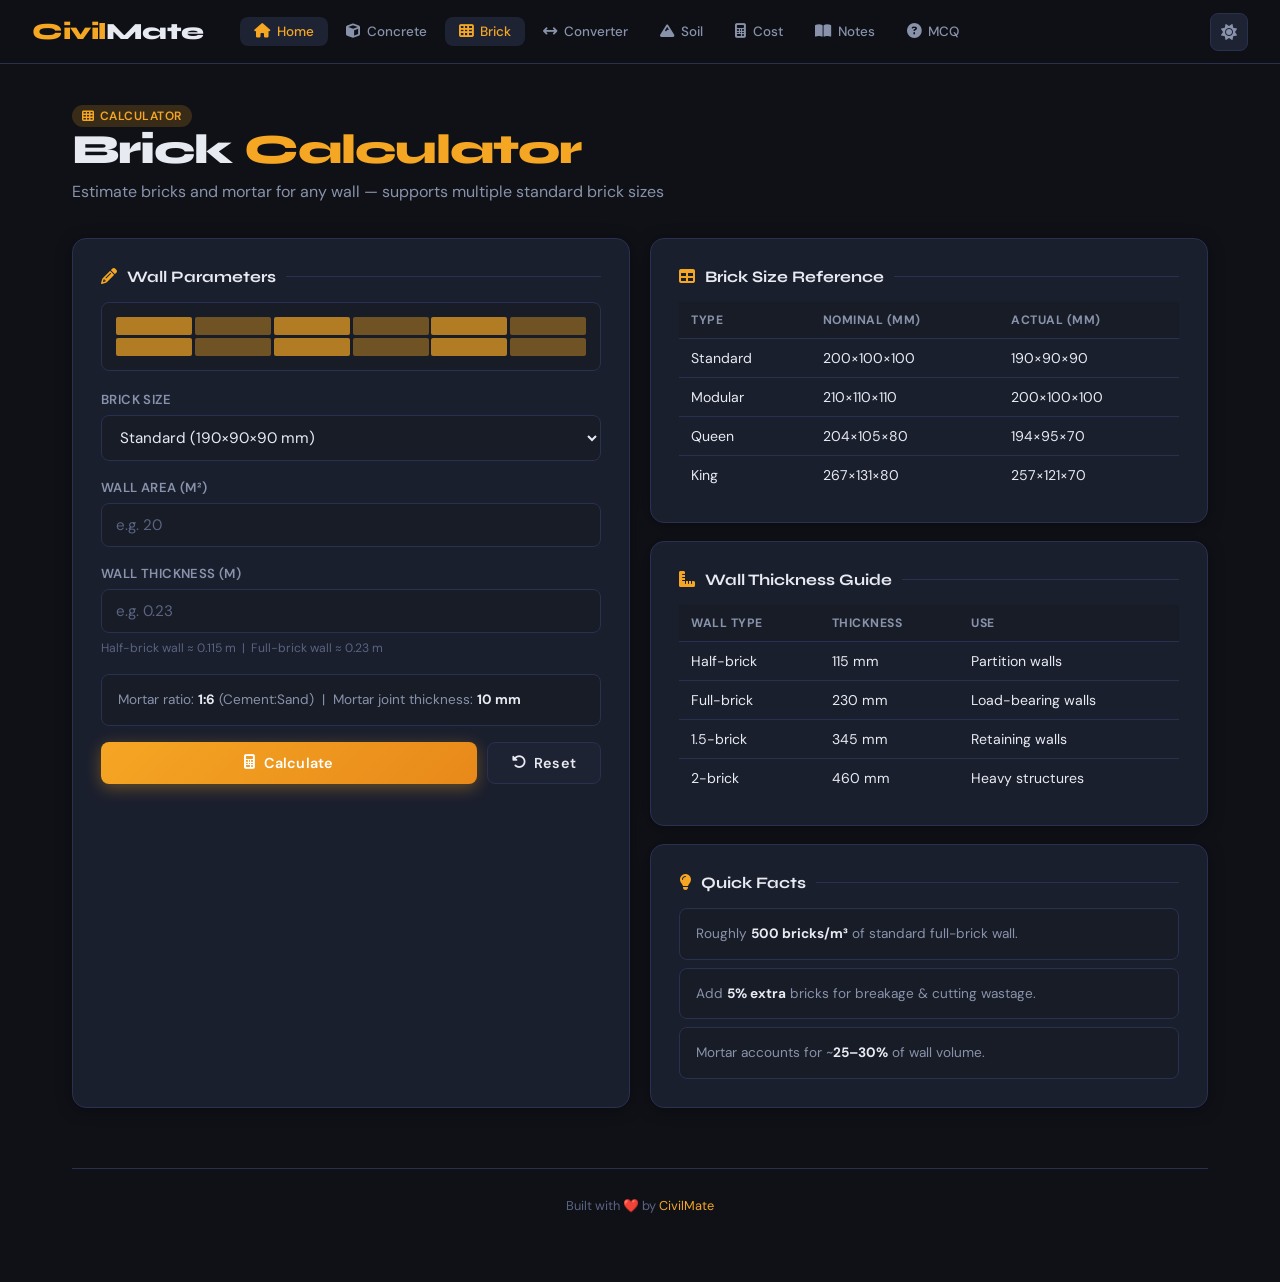
==== brick/index.html @ c1d3fcbe "Create index.html" ====
<!DOCTYPE html>
<html lang="en">
<head>
  <meta charset="UTF-8" />
  <meta name="viewport" content="width=device-width, initial-scale=1.0" />
  <title>Brick Calculator — CivilMate</title>
  <link rel="stylesheet" href="../style.css" />
  <link rel="stylesheet" href="https://cdnjs.cloudflare.com/ajax/libs/font-awesome/6.5.0/css/all.min.css" />

  <!-- ===== Favicon of Browser Tab  ===== -->
    <link rel="icon" type="image/png" href="/images/favicon.png">

<!-- ===== Preview for link sharing ===== -->
    <meta property="og:title" content="CivilMate | Your Smart
Engineering Partner">
    <meta property="og:description" content="Calculators, converters, MCQ practice, formula notes, cost estimation & project planning — all in one offline-ready.">
    <meta property="og:image" content="https://arnob.bro.bd/civilmate/images/preview.jpg">
    <meta property="og:url" content="https://arnob.bro.bd/civilmate/">
    <meta property="og:type" content="website"> 
  
  <style>
    .brick-visual {
      display: grid; grid-template-columns: repeat(6,1fr); gap: 3px;
      margin-bottom: 20px; padding: 14px;
      background: var(--bg2); border-radius: var(--radius-sm);
      border: 1px solid var(--card-border);
    }
    .brick-cell {
      height: 18px; border-radius: 2px;
      background: var(--accent);
      opacity: 0.7;
      animation: brickPop 0.4s ease both;
    }
    .brick-cell:nth-child(even) { opacity: 0.4; }
    @keyframes brickPop { from { transform:scale(0); opacity:0; } to { transform:scale(1); } }
    table { width: 100%; border-collapse: collapse; }
    th, td { text-align: left; padding: 10px 12px; border-bottom: 1px solid var(--card-border); font-size: 0.88rem; }
    th { font-size: 0.76rem; font-weight: 700; text-transform: uppercase; letter-spacing: 0.5px; color: var(--text-muted); background: var(--bg2); }
    tr:last-child td { border-bottom: none; }
    tr:hover td { background: var(--bg2); }
    .info-box { background: var(--bg2); border: 1px solid var(--card-border); border-radius: var(--radius-sm); padding: 14px 16px; font-size: 0.85rem; color: var(--text-muted); line-height: 1.6; margin-bottom: 16px; }
    .info-box strong { color: var(--text); }
  </style>
</head>
<body>

<div id="page-loader">
  <div class="loader-logo">Civil<span>Mate</span></div>
  <div class="loader-bar"><div class="loader-bar-fill"></div></div>
</div>

<nav class="navbar">
  <a href="../index.html" class="nav-brand">Civil<span>Mate</span></a>
  <div class="nav-links">
    <a href="../index.html"><i class="fas fa-house"></i> Home</a>
    <a href="concrete.html"><i class="fas fa-cube"></i> Concrete</a>
    <a href="brick.html" class="active"><i class="fas fa-th"></i> Brick</a>
    <a href="converter.html"><i class="fas fa-arrows-left-right"></i> Converter</a>
    <a href="soil.html"><i class="fas fa-mountain"></i> Soil</a>
    <a href="cost.html"><i class="fas fa-calculator"></i> Cost</a>
    <a href="notes.html"><i class="fas fa-book-open"></i> Notes</a>
    <a href="mcq.html"><i class="fas fa-circle-question"></i> MCQ</a>
  </div>
  <div class="nav-actions">
    <button class="btn-icon" id="theme-toggle" title="Toggle Theme"><i class="fas fa-sun"></i></button>
    <button class="btn-icon nav-hamburger" id="hamburger"><i class="fas fa-bars"></i></button>
  </div>
</nav>
<div class="mobile-menu" id="mobile-menu">
  <a href="../index.html"><i class="fas fa-house"></i> Home</a>
  <a href="concrete.html"><i class="fas fa-cube"></i> Concrete</a>
  <a href="brick.html" class="active"><i class="fas fa-th"></i> Brick</a>
  <a href="converter.html"><i class="fas fa-arrows-left-right"></i> Converter</a>
  <a href="soil.html"><i class="fas fa-mountain"></i> Soil</a>
  <a href="cost.html"><i class="fas fa-calculator"></i> Cost</a>
  <a href="notes.html"><i class="fas fa-book-open"></i> Notes</a>
  <a href="mcq.html"><i class="fas fa-circle-question"></i> MCQ</a>
  <a href="#" id="theme-toggle-mob"><i class="fas fa-sun"></i> Toggle Theme</a>
</div>

<main class="main-content">
  <div class="page-header">
    <div class="tag"><i class="fas fa-th"></i> Calculator</div>
    <h1>Brick <span class="accent">Calculator</span></h1>
    <p>Estimate bricks and mortar for any wall — supports multiple standard brick sizes</p>
  </div>

  <div class="grid-2">
    <!-- Input Card -->
    <div class="card">
      <div class="section-title"><i class="fas fa-pencil" style="color:var(--accent)"></i> Wall Parameters</div>

      <!-- Brick visual decoration -->
      <div class="brick-visual" id="brick-anim">
        <div class="brick-cell"></div><div class="brick-cell"></div><div class="brick-cell"></div>
        <div class="brick-cell"></div><div class="brick-cell"></div><div class="brick-cell"></div>
        <div class="brick-cell"></div><div class="brick-cell"></div><div class="brick-cell"></div>
        <div class="brick-cell"></div><div class="brick-cell"></div><div class="brick-cell"></div>
      </div>

      <div class="form-group">
        <label>Brick Size</label>
        <select class="form-control" id="b-size">
          <option value="standard">Standard (190×90×90 mm)</option>
          <option value="modular">Modular (200×100×100 mm)</option>
          <option value="queen">Queen (194×95×70 mm)</option>
          <option value="king">King (257×121×70 mm)</option>
        </select>
      </div>

      <div class="form-group">
        <label>Wall Area (m²)</label>
        <input type="number" class="form-control" id="b-area" placeholder="e.g. 20" min="0" step="any" />
      </div>

      <div class="form-group">
        <label>Wall Thickness (m)</label>
        <input type="number" class="form-control" id="b-wall-thick" placeholder="e.g. 0.23" min="0" step="any" />
        <small style="color:var(--text-dim);font-size:0.76rem">Half-brick wall ≈ 0.115 m &nbsp;|&nbsp; Full-brick wall ≈ 0.23 m</small>
      </div>

      <div class="info-box">
        Mortar ratio: <strong>1:6</strong> (Cement:Sand) &nbsp;|&nbsp; Mortar joint thickness: <strong>10 mm</strong>
      </div>

      <div style="display:flex;gap:10px;margin-top:6px">
        <button class="btn btn-primary" style="flex:1" onclick="calcBrick()">
          <i class="fas fa-calculator"></i> Calculate
        </button>
        <button class="btn btn-secondary" onclick="resetBrick()">
          <i class="fas fa-rotate-left"></i> Reset
        </button>
      </div>

      <!-- Result -->
      <div class="result-box" id="brick-result">
        <h3><i class="fas fa-chart-bar"></i> &nbsp;Results</h3>
        <div class="result-row">
          <span class="label">Number of Bricks</span>
          <span class="value"><span id="r-bricks">—</span><span class="unit">nos</span></span>
        </div>
        <div class="result-row">
          <span class="label">Wall Volume</span>
          <span class="value"><span id="r-wall-vol">—</span><span class="unit">m³</span></span>
        </div>
        <div class="result-row">
          <span class="label">Mortar Volume</span>
          <span class="value"><span id="r-mortar-vol">—</span><span class="unit">m³</span></span>
        </div>
        <div class="result-row">
          <span class="label">Cement Required</span>
          <span class="value"><span id="r-b-cement-bags">—</span><span class="unit">bags</span> &nbsp;(<span id="r-b-cement-kg">—</span><span class="unit">kg</span>)</span>
        </div>
        <div class="result-row">
          <span class="label">Sand Required</span>
          <span class="value"><span id="r-b-sand">—</span><span class="unit">m³</span></span>
        </div>
      </div>
    </div>

    <!-- Reference -->
    <div style="display:flex;flex-direction:column;gap:18px">
      <div class="card">
        <div class="section-title"><i class="fas fa-table" style="color:var(--accent)"></i> Brick Size Reference</div>
        <table>
          <thead>
            <tr><th>Type</th><th>Nominal (mm)</th><th>Actual (mm)</th></tr>
          </thead>
          <tbody>
            <tr><td>Standard</td><td>200×100×100</td><td>190×90×90</td></tr>
            <tr><td>Modular</td><td>210×110×110</td><td>200×100×100</td></tr>
            <tr><td>Queen</td><td>204×105×80</td><td>194×95×70</td></tr>
            <tr><td>King</td><td>267×131×80</td><td>257×121×70</td></tr>
          </tbody>
        </table>
      </div>

      <div class="card">
        <div class="section-title"><i class="fas fa-ruler-combined" style="color:var(--accent)"></i> Wall Thickness Guide</div>
        <table>
          <thead>
            <tr><th>Wall Type</th><th>Thickness</th><th>Use</th></tr>
          </thead>
          <tbody>
            <tr><td>Half-brick</td><td>115 mm</td><td>Partition walls</td></tr>
            <tr><td>Full-brick</td><td>230 mm</td><td>Load-bearing walls</td></tr>
            <tr><td>1.5-brick</td><td>345 mm</td><td>Retaining walls</td></tr>
            <tr><td>2-brick</td><td>460 mm</td><td>Heavy structures</td></tr>
          </tbody>
        </table>
      </div>

      <div class="card">
        <div class="section-title"><i class="fas fa-lightbulb" style="color:var(--accent)"></i> Quick Facts</div>
        <div style="display:flex;flex-direction:column;gap:8px">
          <div class="info-box" style="margin:0">Roughly <strong>500 bricks/m³</strong> of standard full-brick wall.</div>
          <div class="info-box" style="margin:0">Add <strong>5% extra</strong> bricks for breakage & cutting wastage.</div>
          <div class="info-box" style="margin:0">Mortar accounts for ~<strong>25–30%</strong> of wall volume.</div>
        </div>
      </div>
    </div>
  </div>

  <footer class="footer">Built with ❤️ by <span>CivilMate</span></footer>
</main>
<script src="../script.js"></script>
</body>
</html>
---- style.css ----
/* ============================================
   CivilMate — Civil Engineering Web App
   style.css — Global Styles
   ============================================ */

@import url('https://fonts.googleapis.com/css2?family=Syne:wght@400;600;700;800&family=DM+Sans:ital,wght@0,300;0,400;0,500;1,300&display=swap');

/* ---------- CSS Variables ---------- */
:root {
  --bg:          #0f1117;
  --bg2:         #181c27;
  --bg3:         #1e2333;
  --card:        #1a1f2e;
  --card-border: #2a3050;
  --accent:      #f5a623;
  --accent2:     #e8891a;
  --accent-glow: rgba(245,166,35,0.18);
  --text:        #e8eaf2;
  --text-muted:  #8892aa;
  --text-dim:    #5a6380;
  --green:       #2ecc71;
  --red:         #e74c3c;
  --blue:        #3498db;
  --purple:      #9b59b6;
  --nav-h:       64px;
  --radius:      14px;
  --radius-sm:   8px;
  --shadow:      0 4px 24px rgba(0,0,0,0.4);
  --shadow-card: 0 2px 16px rgba(0,0,0,0.35);
  --transition:  0.25s cubic-bezier(0.4,0,0.2,1);
  --font-display: 'Syne', sans-serif;
  --font-body:    'DM Sans', sans-serif;
}

/* Light Mode */
body.light {
  --bg:          #f0f2f8;
  --bg2:         #e4e8f2;
  --bg3:         #dce1ef;
  --card:        #ffffff;
  --card-border: #d0d6e8;
  --accent:      #e8960f;
  --accent2:     #cc7a00;
  --accent-glow: rgba(232,150,15,0.12);
  --text:        #1a1f2e;
  --text-muted:  #4a5270;
  --text-dim:    #8892aa;
  --shadow:      0 4px 24px rgba(0,0,0,0.12);
  --shadow-card: 0 2px 16px rgba(0,0,0,0.08);
}

/* ---------- Reset ---------- */
*, *::before, *::after { box-sizing: border-box; margin: 0; padding: 0; }
html { scroll-behavior: smooth; }
body {
  font-family: var(--font-body);
  background: var(--bg);
  color: var(--text);
  min-height: 100vh;
  transition: background var(--transition), color var(--transition);
  overflow-x: hidden;
}
a { text-decoration: none; color: inherit; }
ul { list-style: none; }
button { cursor: pointer; border: none; background: none; font-family: inherit; }
input, select, textarea { font-family: inherit; }

/* ---------- Page Loader ---------- */
#page-loader {
  position: fixed; inset: 0; z-index: 9999;
  background: var(--bg);
  display: flex; align-items: center; justify-content: center;
  flex-direction: column; gap: 18px;
  transition: opacity 0.5s, visibility 0.5s;
}
#page-loader.hidden { opacity: 0; visibility: hidden; }
.loader-logo {
  font-family: var(--font-display);
  font-size: 2.2rem; font-weight: 800;
  color: var(--accent);
  letter-spacing: -1px;
}
.loader-logo span { color: var(--text); }
.loader-bar {
  width: 180px; height: 3px;
  background: var(--card-border);
  border-radius: 99px; overflow: hidden;
}
.loader-bar-fill {
  height: 100%; width: 0%;
  background: linear-gradient(90deg, var(--accent), var(--accent2));
  border-radius: 99px;
  animation: loaderFill 1.4s ease forwards;
}
@keyframes loaderFill { to { width: 100%; } }

/* ---------- Navigation ---------- */
.navbar {
  position: fixed; top: 0; left: 0; right: 0;
  height: var(--nav-h); z-index: 100;
  background: rgba(15,17,23,0.85);
  backdrop-filter: blur(16px);
  -webkit-backdrop-filter: blur(16px);
  border-bottom: 1px solid var(--card-border);
  display: flex; align-items: center;
  padding: 0 32px;
  gap: 0;
  transition: background var(--transition);
}
body.light .navbar { background: rgba(240,242,248,0.88); }
.nav-brand {
  font-family: var(--font-display);
  font-size: 1.45rem; font-weight: 800;
  color: var(--accent);
  letter-spacing: -0.5px;
  flex-shrink: 0;
  margin-right: 36px;
}
.nav-brand span { color: var(--text); }
.nav-links {
  display: flex; align-items: center; gap: 4px;
  flex: 1; overflow-x: auto;
  scrollbar-width: none;
}
.nav-links::-webkit-scrollbar { display: none; }
.nav-links a {
  display: flex; align-items: center; gap: 7px;
  padding: 6px 14px;
  border-radius: var(--radius-sm);
  font-size: 0.84rem; font-weight: 500;
  color: var(--text-muted);
  white-space: nowrap;
  transition: color var(--transition), background var(--transition);
}
.nav-links a:hover,
.nav-links a.active {
  color: var(--text);
  background: var(--bg3);
}
.nav-links a.active { color: var(--accent); }
.nav-links a i { font-size: 0.9rem; }
.nav-actions {
  display: flex; align-items: center; gap: 10px;
  margin-left: 16px; flex-shrink: 0;
}
.btn-icon {
  width: 38px; height: 38px;
  border-radius: var(--radius-sm);
  display: flex; align-items: center; justify-content: center;
  background: var(--bg3);
  border: 1px solid var(--card-border);
  color: var(--text-muted);
  font-size: 1rem;
  transition: color var(--transition), background var(--transition), transform var(--transition);
}
.btn-icon:hover { color: var(--accent); background: var(--accent-glow); transform: scale(1.08); }

/* Hamburger */
.nav-hamburger {
  display: none;
  width: 38px; height: 38px;
  align-items: center; justify-content: center;
  background: var(--bg3);
  border: 1px solid var(--card-border);
  border-radius: var(--radius-sm);
  color: var(--text-muted);
  font-size: 1.1rem;
  margin-left: 6px;
}
.mobile-menu {
  display: none;
  position: fixed; top: var(--nav-h); left: 0; right: 0;
  background: var(--bg2);
  border-bottom: 1px solid var(--card-border);
  padding: 12px 20px;
  flex-direction: column; gap: 4px;
  z-index: 99;
}
.mobile-menu.open { display: flex; }
.mobile-menu a {
  display: flex; align-items: center; gap: 10px;
  padding: 10px 14px;
  border-radius: var(--radius-sm);
  font-size: 0.9rem; font-weight: 500;
  color: var(--text-muted);
  transition: all var(--transition);
}
.mobile-menu a:hover, .mobile-menu a.active {
  color: var(--accent); background: var(--accent-glow);
}

/* ---------- Main Layout ---------- */
.main-content {
  margin-top: var(--nav-h);
  padding: 40px 32px;
  max-width: 1200px;
  margin-left: auto; margin-right: auto;
  min-height: calc(100vh - var(--nav-h));
  animation: pageIn 0.4s ease both;
}
@keyframes pageIn {
  from { opacity:0; transform: translateY(18px); }
  to   { opacity:1; transform: translateY(0); }
}

/* ---------- Page Header ---------- */
.page-header {
  margin-bottom: 36px;
}
.page-header h1 {
  font-family: var(--font-display);
  font-size: clamp(1.8rem, 4vw, 2.6rem);
  font-weight: 800;
  letter-spacing: -1px;
  line-height: 1.1;
}
.page-header h1 .accent { color: var(--accent); }
.page-header p {
  margin-top: 8px;
  color: var(--text-muted);
  font-size: 1rem;
}
.page-header-meta {
  display: flex; align-items: center; gap: 10px;
  margin-top: 4px;
}
.tag {
  display: inline-flex; align-items: center; gap: 5px;
  padding: 3px 10px;
  background: var(--accent-glow);
  color: var(--accent);
  border-radius: 99px;
  font-size: 0.75rem; font-weight: 600;
  letter-spacing: 0.5px;
  text-transform: uppercase;
}

/* ---------- Cards ---------- */
.card {
  background: var(--card);
  border: 1px solid var(--card-border);
  border-radius: var(--radius);
  padding: 28px;
  box-shadow: var(--shadow-card);
  transition: border-color var(--transition), box-shadow var(--transition), transform var(--transition);
}
.card:hover { border-color: rgba(245,166,35,0.3); box-shadow: var(--shadow), 0 0 0 1px rgba(245,166,35,0.12); }

/* ---------- Grid ---------- */
.grid-2 { display: grid; grid-template-columns: repeat(2, 1fr); gap: 20px; }
.grid-3 { display: grid; grid-template-columns: repeat(3, 1fr); gap: 20px; }
.grid-4 { display: grid; grid-template-columns: repeat(4, 1fr); gap: 20px; }
@media(max-width:900px) { .grid-4 { grid-template-columns: repeat(2,1fr); } }
@media(max-width:700px) {
  .grid-2,.grid-3,.grid-4 { grid-template-columns: 1fr; }
  .main-content { padding: 24px 16px; }
  .navbar { padding: 0 16px; }
  .nav-links { display: none; }
  .nav-hamburger { display: flex; }
}

/* ---------- Form Elements ---------- */
.form-group {
  display: flex; flex-direction: column; gap: 7px;
  margin-bottom: 18px;
}
.form-group label {
  font-size: 0.82rem; font-weight: 600;
  color: var(--text-muted);
  letter-spacing: 0.4px;
  text-transform: uppercase;
}
.form-control {
  width: 100%;
  padding: 11px 14px;
  background: var(--bg2);
  border: 1.5px solid var(--card-border);
  border-radius: var(--radius-sm);
  color: var(--text);
  font-size: 0.95rem;
  outline: none;
  transition: border-color var(--transition), box-shadow var(--transition);
}
.form-control:focus {
  border-color: var(--accent);
  box-shadow: 0 0 0 3px var(--accent-glow);
}
.form-control::placeholder { color: var(--text-dim); }

/* ---------- Buttons ---------- */
.btn {
  display: inline-flex; align-items: center; justify-content: center;
  gap: 8px;
  padding: 11px 24px;
  border-radius: var(--radius-sm);
  font-size: 0.9rem; font-weight: 600;
  letter-spacing: 0.2px;
  transition: all var(--transition);
  position: relative; overflow: hidden;
}
.btn::after {
  content: '';
  position: absolute; inset: 0;
  background: rgba(255,255,255,0.06);
  opacity: 0;
  transition: opacity var(--transition);
}
.btn:hover::after { opacity: 1; }
.btn:active { transform: scale(0.97); }
.btn-primary {
  background: linear-gradient(135deg, var(--accent), var(--accent2));
  color: #fff;
  box-shadow: 0 4px 16px rgba(245,166,35,0.35);
}
.btn-primary:hover { box-shadow: 0 6px 24px rgba(245,166,35,0.5); transform: translateY(-1px); }
.btn-secondary {
  background: var(--bg3);
  color: var(--text);
  border: 1px solid var(--card-border);
}
.btn-secondary:hover { border-color: var(--accent); color: var(--accent); }
.btn-danger {
  background: rgba(231,76,60,0.12);
  color: var(--red);
  border: 1px solid rgba(231,76,60,0.25);
}
.btn-danger:hover { background: rgba(231,76,60,0.22); }
.btn-success {
  background: rgba(46,204,113,0.12);
  color: var(--green);
  border: 1px solid rgba(46,204,113,0.25);
}
.btn-success:hover { background: rgba(46,204,113,0.22); }
.btn-sm { padding: 7px 14px; font-size: 0.8rem; }
.btn-full { width: 100%; }

/* ---------- Result Box ---------- */
.result-box {
  background: var(--bg2);
  border: 1px solid var(--card-border);
  border-left: 3px solid var(--accent);
  border-radius: var(--radius-sm);
  padding: 20px;
  margin-top: 20px;
  display: none;
  animation: slideDown 0.3s ease;
}
.result-box.show { display: block; }
@keyframes slideDown { from { opacity:0; transform:translateY(-8px); } to { opacity:1; transform:translateY(0); } }
.result-box h3 {
  font-family: var(--font-display);
  font-size: 0.8rem; font-weight: 700;
  letter-spacing: 1px; text-transform: uppercase;
  color: var(--accent); margin-bottom: 14px;
}
.result-row {
  display: flex; justify-content: space-between; align-items: center;
  padding: 8px 0;
  border-bottom: 1px solid var(--card-border);
  font-size: 0.92rem;
}
.result-row:last-child { border-bottom: none; }
.result-row .label { color: var(--text-muted); }
.result-row .value { font-weight: 600; color: var(--text); font-size: 1rem; }
.result-row .value .unit { font-size: 0.78rem; color: var(--text-dim); margin-left: 3px; font-weight: 400; }

/* ---------- Section Title ---------- */
.section-title {
  font-family: var(--font-display);
  font-size: 1rem; font-weight: 700;
  color: var(--text);
  margin-bottom: 16px;
  display: flex; align-items: center; gap: 10px;
}
.section-title::after {
  content: '';
  flex: 1; height: 1px;
  background: var(--card-border);
}

/* ---------- Dashboard Cards ---------- */
.dash-card {
  background: var(--card);
  border: 1px solid var(--card-border);
  border-radius: var(--radius);
  padding: 26px 24px;
  display: flex; flex-direction: column; gap: 12px;
  text-decoration: none;
  position: relative; overflow: hidden;
  transition: all var(--transition);
  cursor: pointer;
}
.dash-card::before {
  content: '';
  position: absolute; top: 0; left: 0; right: 0;
  height: 2px;
  background: linear-gradient(90deg, var(--accent), transparent);
  opacity: 0;
  transition: opacity var(--transition);
}
.dash-card:hover {
  border-color: rgba(245,166,35,0.4);
  transform: translateY(-4px);
  box-shadow: var(--shadow), 0 0 0 1px rgba(245,166,35,0.15);
}
.dash-card:hover::before { opacity: 1; }
.dash-card-icon {
  width: 46px; height: 46px;
  border-radius: 12px;
  display: flex; align-items: center; justify-content: center;
  font-size: 1.3rem;
  background: var(--accent-glow);
  color: var(--accent);
  transition: transform var(--transition);
}
.dash-card:hover .dash-card-icon { transform: scale(1.1) rotate(-5deg); }
.dash-card-title {
  font-family: var(--font-display);
  font-size: 1.05rem; font-weight: 700;
  color: var(--text);
}
.dash-card-desc {
  font-size: 0.83rem; color: var(--text-muted); line-height: 1.5;
}
.dash-card-arrow {
  margin-top: auto;
  font-size: 0.78rem; font-weight: 600;
  color: var(--accent);
  display: flex; align-items: center; gap: 5px;
  opacity: 0; transform: translateX(-6px);
  transition: all var(--transition);
}
.dash-card:hover .dash-card-arrow { opacity: 1; transform: translateX(0); }

/* ---------- Stats Strip ---------- */
.stats-strip {
  display: flex; gap: 16px;
  margin-bottom: 32px;
  flex-wrap: wrap;
}
.stat-item {
  flex: 1; min-width: 140px;
  background: var(--card);
  border: 1px solid var(--card-border);
  border-radius: var(--radius-sm);
  padding: 16px 20px;
  display: flex; flex-direction: column; gap: 4px;
}
.stat-label { font-size: 0.75rem; color: var(--text-muted); font-weight: 500; text-transform: uppercase; letter-spacing: 0.5px; }
.stat-value { font-family: var(--font-display); font-size: 1.6rem; font-weight: 800; color: var(--accent); }

/* ---------- MCQ ---------- */
.mcq-question {
  font-size: 1rem; font-weight: 500;
  line-height: 1.6; margin-bottom: 18px;
  color: var(--text);
}
.mcq-options { display: flex; flex-direction: column; gap: 10px; }
.mcq-option {
  display: flex; align-items: center; gap: 12px;
  padding: 12px 16px;
  background: var(--bg2);
  border: 1.5px solid var(--card-border);
  border-radius: var(--radius-sm);
  cursor: pointer;
  transition: all var(--transition);
  font-size: 0.92rem;
}
.mcq-option:hover { border-color: var(--accent); background: var(--accent-glow); }
.mcq-option.correct { border-color: var(--green); background: rgba(46,204,113,0.1); color: var(--green); }
.mcq-option.wrong   { border-color: var(--red);   background: rgba(231,76,60,0.1);  color: var(--red); }
.mcq-option.disabled { pointer-events: none; }
.mcq-badge {
  display: inline-flex; align-items: center; justify-content: center;
  width: 22px; height: 22px;
  border-radius: 50%;
  background: var(--card-border);
  font-size: 0.72rem; font-weight: 700;
  flex-shrink: 0;
}
.mcq-explain {
  margin-top: 14px; padding: 12px 14px;
  background: rgba(46,204,113,0.08);
  border-left: 3px solid var(--green);
  border-radius: 0 var(--radius-sm) var(--radius-sm) 0;
  font-size: 0.87rem; line-height: 1.6;
  color: var(--text-muted);
  display: none;
}
.mcq-explain.show { display: block; animation: slideDown 0.25s ease; }
.mcq-progress {
  display: flex; align-items: center; gap: 12px;
  margin-bottom: 20px;
}
.mcq-progress-bar {
  flex: 1; height: 6px;
  background: var(--card-border);
  border-radius: 99px; overflow: hidden;
}
.mcq-progress-fill {
  height: 100%;
  background: linear-gradient(90deg, var(--accent), var(--accent2));
  border-radius: 99px;
  transition: width 0.4s ease;
}
.mcq-score {
  font-family: var(--font-display);
  font-size: 0.85rem; font-weight: 700;
  color: var(--text-muted);
}

/* ---------- Notes ---------- */
.notes-section { margin-bottom: 28px; }
.notes-section h2 {
  font-family: var(--font-display);
  font-size: 1.15rem; font-weight: 700;
  color: var(--text); margin-bottom: 14px;
  display: flex; align-items: center; gap: 10px;
}
.notes-section h2 i { color: var(--accent); font-size: 1rem; }
.formula-card {
  background: var(--bg2);
  border: 1px solid var(--card-border);
  border-radius: var(--radius-sm);
  padding: 16px 18px;
  margin-bottom: 10px;
  transition: border-color var(--transition);
}
.formula-card:hover { border-color: rgba(245,166,35,0.4); }
.formula-name {
  font-size: 0.78rem; font-weight: 700;
  color: var(--accent); text-transform: uppercase;
  letter-spacing: 0.5px; margin-bottom: 6px;
}
.formula-eq {
  font-size: 1rem; font-weight: 500;
  color: var(--text); font-family: 'Courier New', monospace;
  background: var(--bg3);
  display: inline-block;
  padding: 4px 10px;
  border-radius: 4px;
  margin-bottom: 6px;
}
.formula-desc {
  font-size: 0.82rem; color: var(--text-muted); line-height: 1.5;
}

/* ---------- Task Planner ---------- */
.task-input-row {
  display: flex; gap: 10px; margin-bottom: 18px;
}
.task-input-row input { flex: 1; }
.task-list { display: flex; flex-direction: column; gap: 8px; }
.task-item {
  display: flex; align-items: center; gap: 12px;
  padding: 12px 16px;
  background: var(--bg2);
  border: 1px solid var(--card-border);
  border-radius: var(--radius-sm);
  transition: all var(--transition);
  animation: slideDown 0.25s ease;
}
.task-item.done {
  border-color: rgba(46,204,113,0.3);
  background: rgba(46,204,113,0.05);
}
.task-checkbox {
  width: 20px; height: 20px;
  border-radius: 6px;
  border: 2px solid var(--card-border);
  flex-shrink: 0; cursor: pointer;
  display: flex; align-items: center; justify-content: center;
  transition: all var(--transition);
}
.task-item.done .task-checkbox {
  background: var(--green);
  border-color: var(--green);
  color: #fff;
}
.task-text {
  flex: 1; font-size: 0.92rem;
  transition: all var(--transition);
}
.task-item.done .task-text {
  text-decoration: line-through;
  color: var(--text-muted);
}
.task-del {
  color: var(--text-dim);
  font-size: 0.85rem;
  transition: color var(--transition);
}
.task-del:hover { color: var(--red); }

/* ---------- Image Notes ---------- */
.img-note-grid { display: grid; grid-template-columns: repeat(auto-fill, minmax(220px, 1fr)); gap: 16px; }
.img-note-card {
  background: var(--bg2);
  border: 1px solid var(--card-border);
  border-radius: var(--radius-sm);
  overflow: hidden;
  transition: all var(--transition);
}
.img-note-card:hover { border-color: rgba(245,166,35,0.4); transform: translateY(-2px); }
.img-note-card img {
  width: 100%; height: 140px;
  object-fit: cover; display: block;
}
.img-note-body { padding: 12px; }
.img-note-text { font-size: 0.85rem; color: var(--text-muted); line-height: 1.5; }
.img-note-actions { display: flex; justify-content: flex-end; margin-top: 8px; }

/* ---------- Unit Converter ---------- */
.converter-row {
  display: flex; align-items: center; gap: 12px;
  margin-bottom: 14px;
}
.converter-row input { flex: 1; }
.converter-arrow {
  width: 36px; height: 36px;
  border-radius: var(--radius-sm);
  background: var(--accent-glow);
  color: var(--accent);
  display: flex; align-items: center; justify-content: center;
  font-size: 1rem; flex-shrink: 0;
}

/* ---------- Misc Utilities ---------- */
.mb-4  { margin-bottom: 16px; }
.mb-6  { margin-bottom: 24px; }
.mb-8  { margin-bottom: 32px; }
.mt-4  { margin-top: 16px; }
.mt-6  { margin-top: 24px; }
.text-accent { color: var(--accent); }
.text-muted  { color: var(--text-muted); }
.text-green  { color: var(--green); }
.text-red    { color: var(--red); }
.flex        { display: flex; }
.items-center{ align-items: center; }
.gap-3       { gap: 12px; }
.justify-between { justify-content: space-between; }
.w-full      { width: 100%; }
.divider {
  height: 1px;
  background: var(--card-border);
  margin: 20px 0;
}
.badge {
  display: inline-flex; align-items: center;
  padding: 3px 10px;
  border-radius: 99px;
  font-size: 0.73rem; font-weight: 600;
  letter-spacing: 0.3px;
}
.badge-green { background: rgba(46,204,113,0.12); color: var(--green); }
.badge-red   { background: rgba(231,76,60,0.12);  color: var(--red); }
.badge-blue  { background: rgba(52,152,219,0.12); color: var(--blue); }

/* ---------- Footer ---------- */
.footer {
  text-align: center;
  padding: 28px 16px;
  color: var(--text-dim);
  font-size: 0.8rem;
  border-top: 1px solid var(--card-border);
  margin-top: 60px;
}
.footer span { color: var(--accent); }

/* ---------- Toast ---------- */
.toast-container {
  position: fixed; bottom: 24px; right: 24px;
  z-index: 9999;
  display: flex; flex-direction: column; gap: 10px;
}
.toast {
  background: var(--card);
  border: 1px solid var(--card-border);
  border-left: 3px solid var(--green);
  border-radius: var(--radius-sm);
  padding: 12px 18px;
  font-size: 0.88rem;
  color: var(--text);
  box-shadow: var(--shadow);
  animation: toastIn 0.3s ease both;
  display: flex; align-items: center; gap: 10px;
}
.toast.error { border-left-color: var(--red); }
@keyframes toastIn {
  from { opacity:0; transform: translateX(30px); }
  to   { opacity:1; transform: translateX(0); }
}
@keyframes toastOut {
  to { opacity:0; transform: translateX(30px); }
}

/* ---------- Scrollbar ---------- */
::-webkit-scrollbar { width: 6px; height: 6px; }
::-webkit-scrollbar-track { background: var(--bg); }
::-webkit-scrollbar-thumb { background: var(--card-border); border-radius: 99px; }
::-webkit-scrollbar-thumb:hover { background: var(--text-dim); }
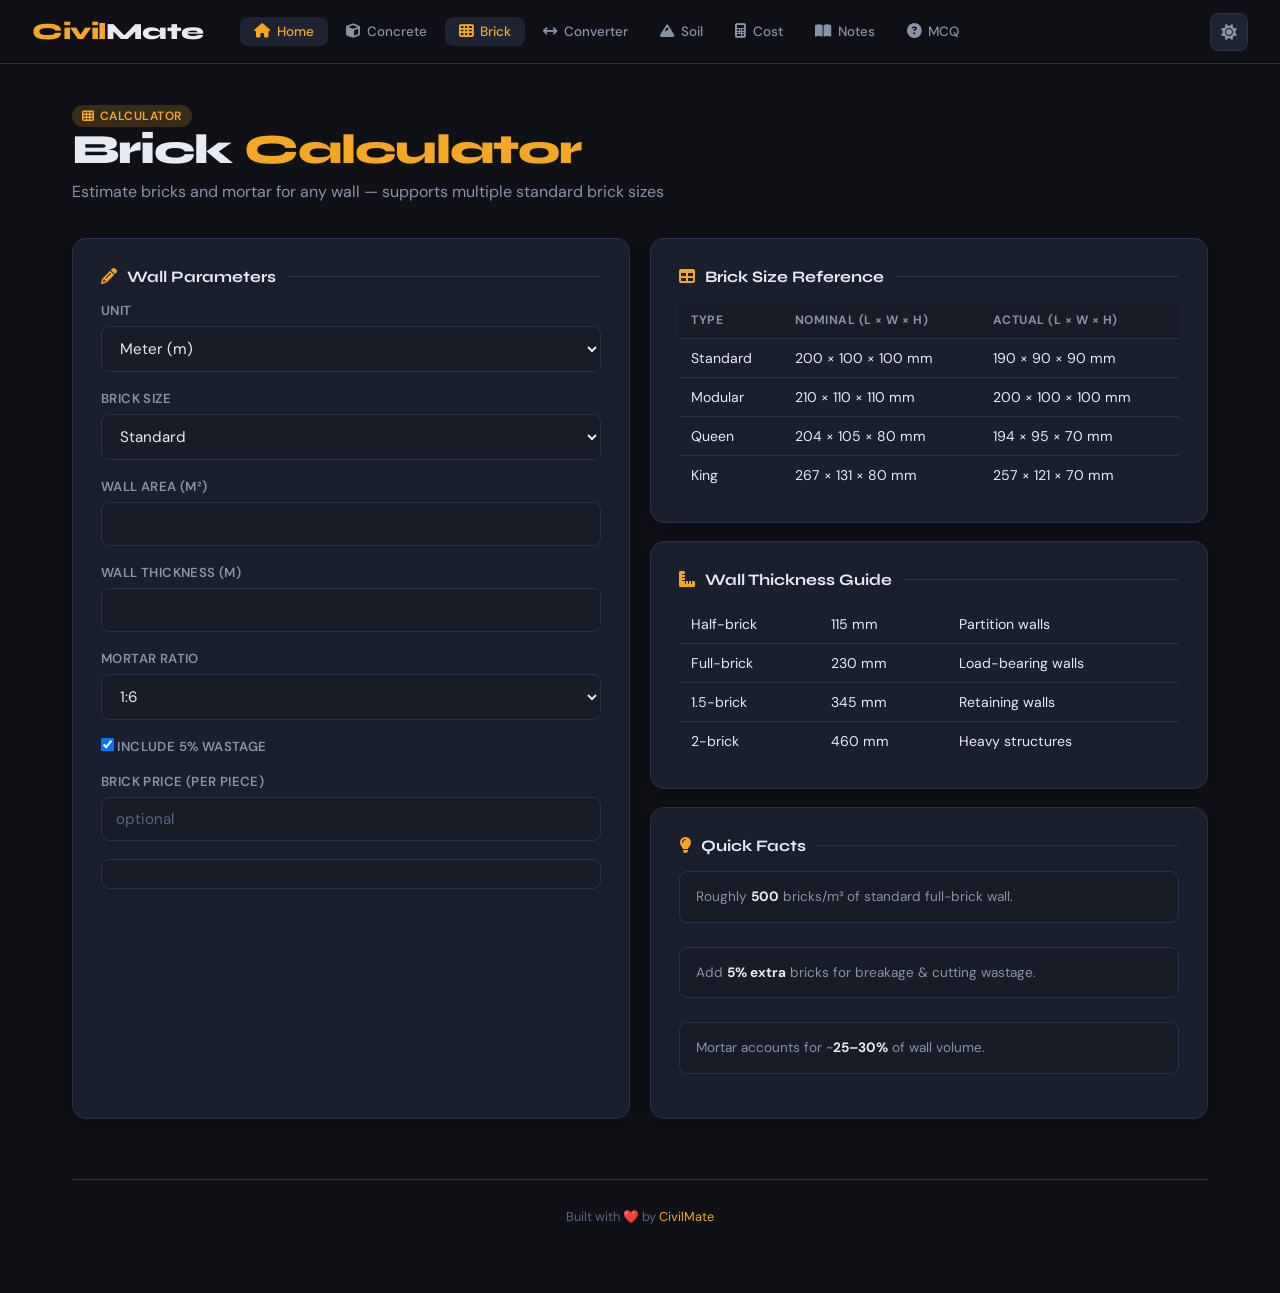
==== commit db5356df: "Update index.html" ====
--- a/brick/index.html
+++ b/brick/index.html
@@ -7,17 +7,6 @@
   <link rel="stylesheet" href="../style.css" />
   <link rel="stylesheet" href="https://cdnjs.cloudflare.com/ajax/libs/font-awesome/6.5.0/css/all.min.css" />
 
-  <!-- ===== Favicon of Browser Tab  ===== -->
-    <link rel="icon" type="image/png" href="/images/favicon.png">
-
-<!-- ===== Preview for link sharing ===== -->
-    <meta property="og:title" content="CivilMate | Your Smart
-Engineering Partner">
-    <meta property="og:description" content="Calculators, converters, MCQ practice, formula notes, cost estimation & project planning — all in one offline-ready.">
-    <meta property="og:image" content="https://arnob.bro.bd/civilmate/images/preview.jpg">
-    <meta property="og:url" content="https://arnob.bro.bd/civilmate/">
-    <meta property="og:type" content="website"> 
-  
   <style>
     .brick-visual {
       display: grid; grid-template-columns: repeat(6,1fr); gap: 3px;
@@ -87,115 +76,209 @@
 
   <div class="grid-2">
     <!-- Input Card -->
-    <div class="card">
-      <div class="section-title"><i class="fas fa-pencil" style="color:var(--accent)"></i> Wall Parameters</div>
-
-      <!-- Brick visual decoration -->
-      <div class="brick-visual" id="brick-anim">
-        <div class="brick-cell"></div><div class="brick-cell"></div><div class="brick-cell"></div>
-        <div class="brick-cell"></div><div class="brick-cell"></div><div class="brick-cell"></div>
-        <div class="brick-cell"></div><div class="brick-cell"></div><div class="brick-cell"></div>
-        <div class="brick-cell"></div><div class="brick-cell"></div><div class="brick-cell"></div>
-      </div>
-
-      <div class="form-group">
-        <label>Brick Size</label>
-        <select class="form-control" id="b-size">
-          <option value="standard">Standard (190×90×90 mm)</option>
-          <option value="modular">Modular (200×100×100 mm)</option>
-          <option value="queen">Queen (194×95×70 mm)</option>
-          <option value="king">King (257×121×70 mm)</option>
-        </select>
-      </div>
-
-      <div class="form-group">
-        <label>Wall Area (m²)</label>
-        <input type="number" class="form-control" id="b-area" placeholder="e.g. 20" min="0" step="any" />
-      </div>
-
-      <div class="form-group">
-        <label>Wall Thickness (m)</label>
-        <input type="number" class="form-control" id="b-wall-thick" placeholder="e.g. 0.23" min="0" step="any" />
-        <small style="color:var(--text-dim);font-size:0.76rem">Half-brick wall ≈ 0.115 m &nbsp;|&nbsp; Full-brick wall ≈ 0.23 m</small>
-      </div>
-
-      <div class="info-box">
-        Mortar ratio: <strong>1:6</strong> (Cement:Sand) &nbsp;|&nbsp; Mortar joint thickness: <strong>10 mm</strong>
-      </div>
-
-      <div style="display:flex;gap:10px;margin-top:6px">
-        <button class="btn btn-primary" style="flex:1" onclick="calcBrick()">
-          <i class="fas fa-calculator"></i> Calculate
-        </button>
-        <button class="btn btn-secondary" onclick="resetBrick()">
-          <i class="fas fa-rotate-left"></i> Reset
-        </button>
-      </div>
-
-      <!-- Result -->
-      <div class="result-box" id="brick-result">
-        <h3><i class="fas fa-chart-bar"></i> &nbsp;Results</h3>
-        <div class="result-row">
-          <span class="label">Number of Bricks</span>
-          <span class="value"><span id="r-bricks">—</span><span class="unit">nos</span></span>
-        </div>
-        <div class="result-row">
-          <span class="label">Wall Volume</span>
-          <span class="value"><span id="r-wall-vol">—</span><span class="unit">m³</span></span>
-        </div>
-        <div class="result-row">
-          <span class="label">Mortar Volume</span>
-          <span class="value"><span id="r-mortar-vol">—</span><span class="unit">m³</span></span>
-        </div>
-        <div class="result-row">
-          <span class="label">Cement Required</span>
-          <span class="value"><span id="r-b-cement-bags">—</span><span class="unit">bags</span> &nbsp;(<span id="r-b-cement-kg">—</span><span class="unit">kg</span>)</span>
-        </div>
-        <div class="result-row">
-          <span class="label">Sand Required</span>
-          <span class="value"><span id="r-b-sand">—</span><span class="unit">m³</span></span>
-        </div>
-      </div>
-    </div>
-
+<div class="card">
+  <div class="section-title">
+    <i class="fas fa-pencil" style="color:var(--accent)"></i> Wall Parameters
+  </div>
+
+  <!-- Unit -->
+  <div class="form-group">
+    <label>Unit</label>
+    <select class="form-control" id="b-unit">
+      <option value="m">Meter (m)</option>
+      <option value="mm">Millimeter (mm)</option>
+      <option value="ft">Feet (ft)</option>
+      <option value="in">Inch (in)</option>
+    </select>
+  </div>
+
+  <!-- Brick -->
+  <div class="form-group">
+    <label>Brick Size</label>
+    <select class="form-control" id="b-size">
+      <option value="standard">Standard</option>
+      <option value="modular">Modular</option>
+      <option value="queen">Queen</option>
+      <option value="king">King</option>
+    </select>
+  </div>
+
+  <!-- Area -->
+  <div class="form-group">
+    <label id="area-label">Wall Area (m²)</label>
+    <input type="number" class="form-control" id="b-area" />
+  </div>
+
+  <!-- Thickness -->
+  <div class="form-group">
+    <label id="thick-label">Wall Thickness (m)</label>
+    <input type="number" class="form-control" id="b-wall-thick" />
+  </div>
+
+  <!-- Mortar Ratio -->
+  <div class="form-group">
+    <label>Mortar Ratio</label>
+    <select class="form-control" id="b-ratio">
+      <option value="1:4">1:4</option>
+      <option value="1:5">1:5</option>
+      <option value="1:6" selected>1:6</option>
+    </select>
+  </div>
+
+  <!-- Wastage Toggle -->
+  <div class="form-group">
+    <label>
+      <input type="checkbox" id="b-waste" checked />
+      Include 5% Wastage
+    </label>
+  </div>
+
+  <!-- Cost -->
+  <div class="form-group">
+    <label>Brick Price (per piece)</label>
+    <input type="number" class="form-control" id="b-price" placeholder="optional" />
+  </div>
+
+  <!-- Visual -->
+  <div class="brick-visual" id="brick-visual"></div>
+
+  <!-- Result -->
+  <div class="result-box" id="brick-result">
+    <h3>Results</h3>
+
+    <div class="result-row">
+      <span>Bricks</span>
+      <span id="r-bricks">—</span>
+    </div>
+
+    <div class="result-row">
+      <span>Wall Volume</span>
+      <span><span id="r-wall-vol">—</span> <span id="unit-volume">m³</span></span>
+    </div>
+
+    <div class="result-row">
+      <span>Mortar</span>
+      <span><span id="r-mortar-vol">—</span> <span id="unit-mortar">m³</span></span>
+    </div>
+
+    <div class="result-row">
+      <span>Cement</span>
+      <span><span id="r-b-cement-bags">—</span> bags</span>
+    </div>
+
+    <div class="result-row">
+      <span>Sand</span>
+      <span><span id="r-b-sand">—</span> <span id="unit-sand">m³</span></span>
+    </div>
+
+    <div class="result-row">
+      <span>Total Cost</span>
+      <span id="r-cost">—</span>
+    </div>
+  </div>
+</div>
     <!-- Reference -->
     <div style="display:flex;flex-direction:column;gap:18px">
       <div class="card">
         <div class="section-title"><i class="fas fa-table" style="color:var(--accent)"></i> Brick Size Reference</div>
-        <table>
-          <thead>
-            <tr><th>Type</th><th>Nominal (mm)</th><th>Actual (mm)</th></tr>
-          </thead>
-          <tbody>
-            <tr><td>Standard</td><td>200×100×100</td><td>190×90×90</td></tr>
-            <tr><td>Modular</td><td>210×110×110</td><td>200×100×100</td></tr>
-            <tr><td>Queen</td><td>204×105×80</td><td>194×95×70</td></tr>
-            <tr><td>King</td><td>267×131×80</td><td>257×121×70</td></tr>
-          </tbody>
-        </table>
+          <table>
+            <thead>
+              <tr>
+                <th>Type</th>
+                <th>Nominal (L × W × H)</th>
+                <th>Actual (L × W × H)</th>
+              </tr>
+            </thead>
+
+            <tbody>
+              <tr>
+                <td>Standard</td>
+                <td class="b-nom" data-l="200" data-w="100" data-h="100">
+                  200 × 100 × 100 mm
+                </td>
+                <td class="b-act" data-l="190" data-w="90" data-h="90">
+                  190 × 90 × 90 mm
+                </td>
+              </tr>
+
+              <tr>
+                <td>Modular</td>
+                <td class="b-nom" data-l="210" data-w="110" data-h="110">
+                  210 × 110 × 110 mm
+                </td>
+                <td class="b-act" data-l="200" data-w="100" data-h="100">
+                  200 × 100 × 100 mm
+                </td>
+              </tr>
+
+              <tr>
+                <td>Queen</td>
+                <td class="b-nom" data-l="204" data-w="105" data-h="80">
+                  204 × 105 × 80 mm
+                </td>
+                <td class="b-act" data-l="194" data-w="95" data-h="70">
+                  194 × 95 × 70 mm
+                </td>
+              </tr>
+
+              <tr>
+                <td>King</td>
+                <td class="b-nom" data-l="267" data-w="131" data-h="80">
+                  267 × 131 × 80 mm
+                </td>
+                <td class="b-act" data-l="257" data-w="121" data-h="70">
+                  257 × 121 × 70 mm
+                </td>
+              </tr>
+            </tbody>
+          </table>
       </div>
 
       <div class="card">
         <div class="section-title"><i class="fas fa-ruler-combined" style="color:var(--accent)"></i> Wall Thickness Guide</div>
-        <table>
-          <thead>
-            <tr><th>Wall Type</th><th>Thickness</th><th>Use</th></tr>
-          </thead>
-          <tbody>
-            <tr><td>Half-brick</td><td>115 mm</td><td>Partition walls</td></tr>
-            <tr><td>Full-brick</td><td>230 mm</td><td>Load-bearing walls</td></tr>
-            <tr><td>1.5-brick</td><td>345 mm</td><td>Retaining walls</td></tr>
-            <tr><td>2-brick</td><td>460 mm</td><td>Heavy structures</td></tr>
-          </tbody>
-        </table>
+          <table>
+            <tbody>
+              <tr>
+                <td>Half-brick</td>
+                <td class="thickness" data-mm="115">115 mm</td>
+                <td>Partition walls</td>
+              </tr>
+
+              <tr>
+                <td>Full-brick</td>
+                <td class="thickness" data-mm="230">230 mm</td>
+                <td>Load-bearing walls</td>
+              </tr>
+
+              <tr>
+                <td>1.5-brick</td>
+                <td class="thickness" data-mm="345">345 mm</td>
+                <td>Retaining walls</td>
+              </tr>
+
+              <tr>
+                <td>2-brick</td>
+                <td class="thickness" data-mm="460">460 mm</td>
+                <td>Heavy structures</td>
+              </tr>
+            </tbody>
+          </table>
       </div>
 
       <div class="card">
         <div class="section-title"><i class="fas fa-lightbulb" style="color:var(--accent)"></i> Quick Facts</div>
         <div style="display:flex;flex-direction:column;gap:8px">
-          <div class="info-box" style="margin:0">Roughly <strong>500 bricks/m³</strong> of standard full-brick wall.</div>
-          <div class="info-box" style="margin:0">Add <strong>5% extra</strong> bricks for breakage & cutting wastage.</div>
-          <div class="info-box" style="margin:0">Mortar accounts for ~<strong>25–30%</strong> of wall volume.</div>
+          <div class="info-box" id="fact-bricks" data-base="500">
+            Roughly <strong>500</strong> bricks/m³ of standard full-brick wall.
+          </div>
+
+          <div class="info-box">
+            Add <strong>5% extra</strong> bricks for breakage & cutting wastage.
+          </div>
+
+          <div class="info-box" id="fact-mortar">
+            Mortar accounts for ~<strong>25–30%</strong> of wall volume.
+          </div>
         </div>
       </div>
     </div>
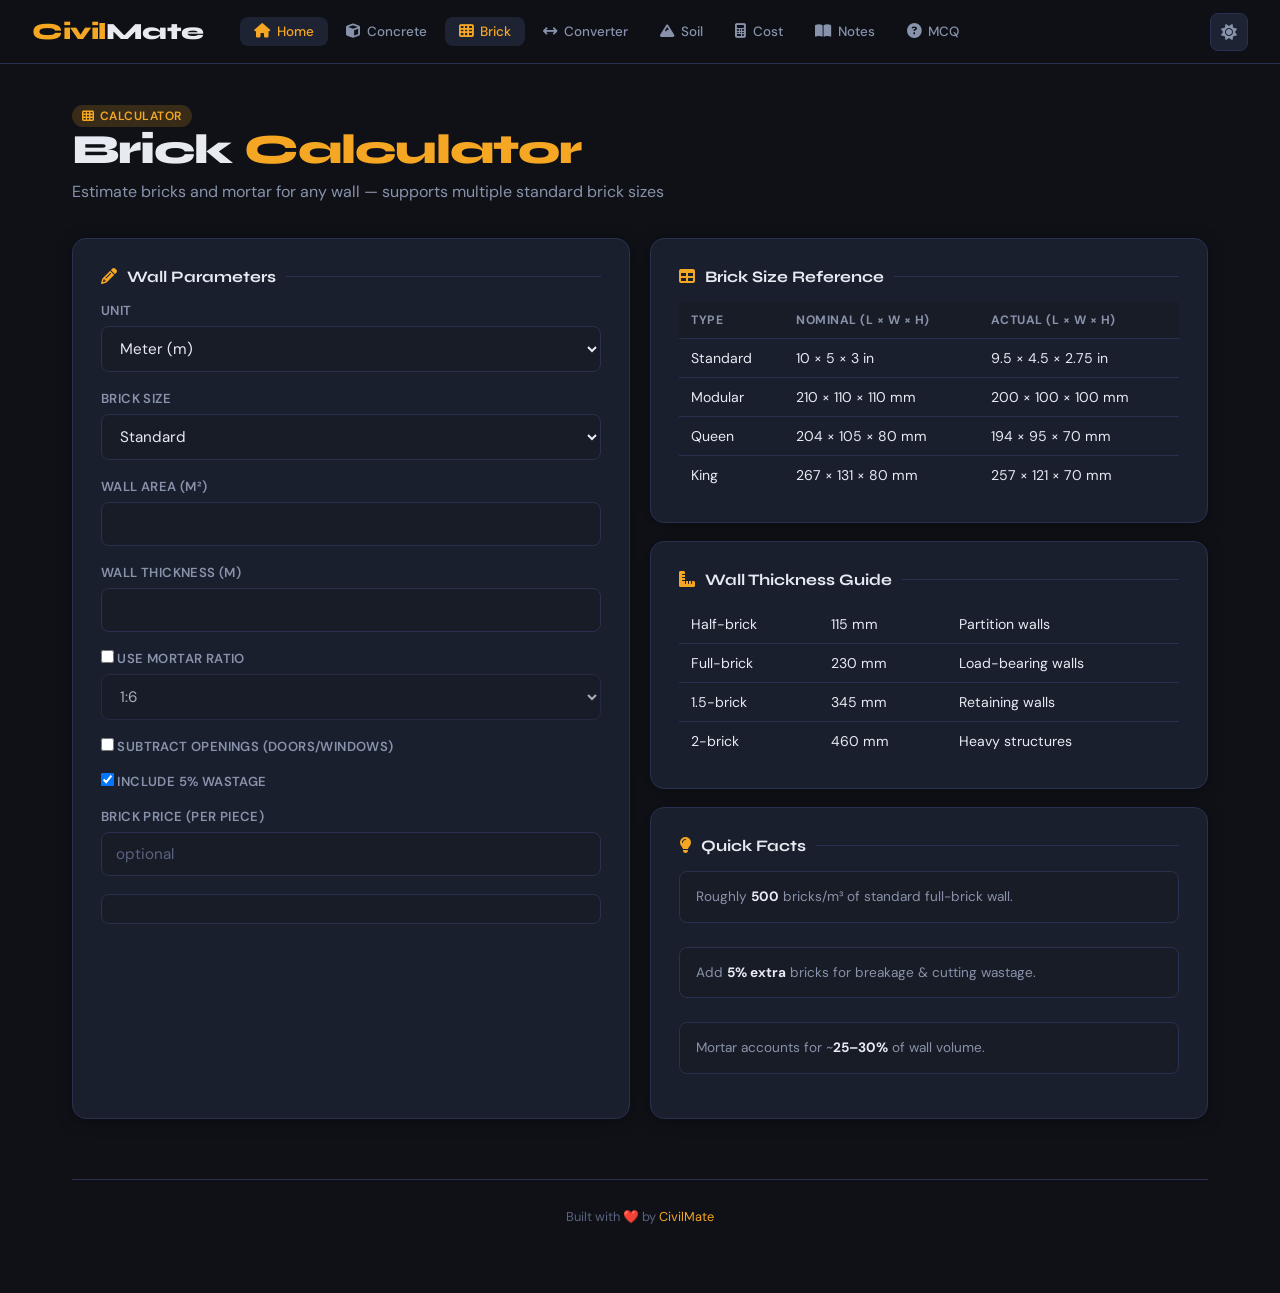
==== commit 91ae0fbf: "Update index.html" ====
--- a/brick/index.html
+++ b/brick/index.html
@@ -115,14 +115,40 @@
     <input type="number" class="form-control" id="b-wall-thick" />
   </div>
 
-  <!-- Mortar Ratio -->
-  <div class="form-group">
-    <label>Mortar Ratio</label>
-    <select class="form-control" id="b-ratio">
+  <!-- Mortar Ratio Optional -->
+  <div class="form-group">
+    <label>
+      <input type="checkbox" id="enable-ratio" />
+      Use Mortar Ratio
+    </label>
+
+    <select class="form-control" id="b-ratio" disabled>
       <option value="1:4">1:4</option>
       <option value="1:5">1:5</option>
       <option value="1:6" selected>1:6</option>
     </select>
+  </div>
+
+  <!-- Opening Optional -->
+  <div class="form-group">
+
+    <label>
+      <input type="checkbox" id="enable-opening" />
+      Subtract Openings (Doors/Windows)
+    </label>
+
+    <div id="opening-fields" style="display:none;margin-top:10px">
+
+      <input type="number"
+            class="form-control"
+            id="b-opening-area"
+            placeholder="Opening Area" />
+
+      <small style="color:var(--text-muted)">
+        Total door/window area
+      </small>
+
+    </div>
   </div>
 
   <!-- Wastage Toggle -->
@@ -193,11 +219,19 @@
             <tbody>
               <tr>
                 <td>Standard</td>
-                <td class="b-nom" data-l="200" data-w="100" data-h="100">
-                  200 × 100 × 100 mm
-                </td>
-                <td class="b-act" data-l="190" data-w="90" data-h="90">
-                  190 × 90 × 90 mm
+
+                <td class="b-nom"
+                    data-l="254"
+                    data-w="127"
+                    data-h="76">
+                  10 × 5 × 3 in
+                </td>
+
+                <td class="b-act"
+                    data-l="241"
+                    data-w="114"
+                    data-h="70">
+                  9.5 × 4.5 × 2.75 in
                 </td>
               </tr>
 
